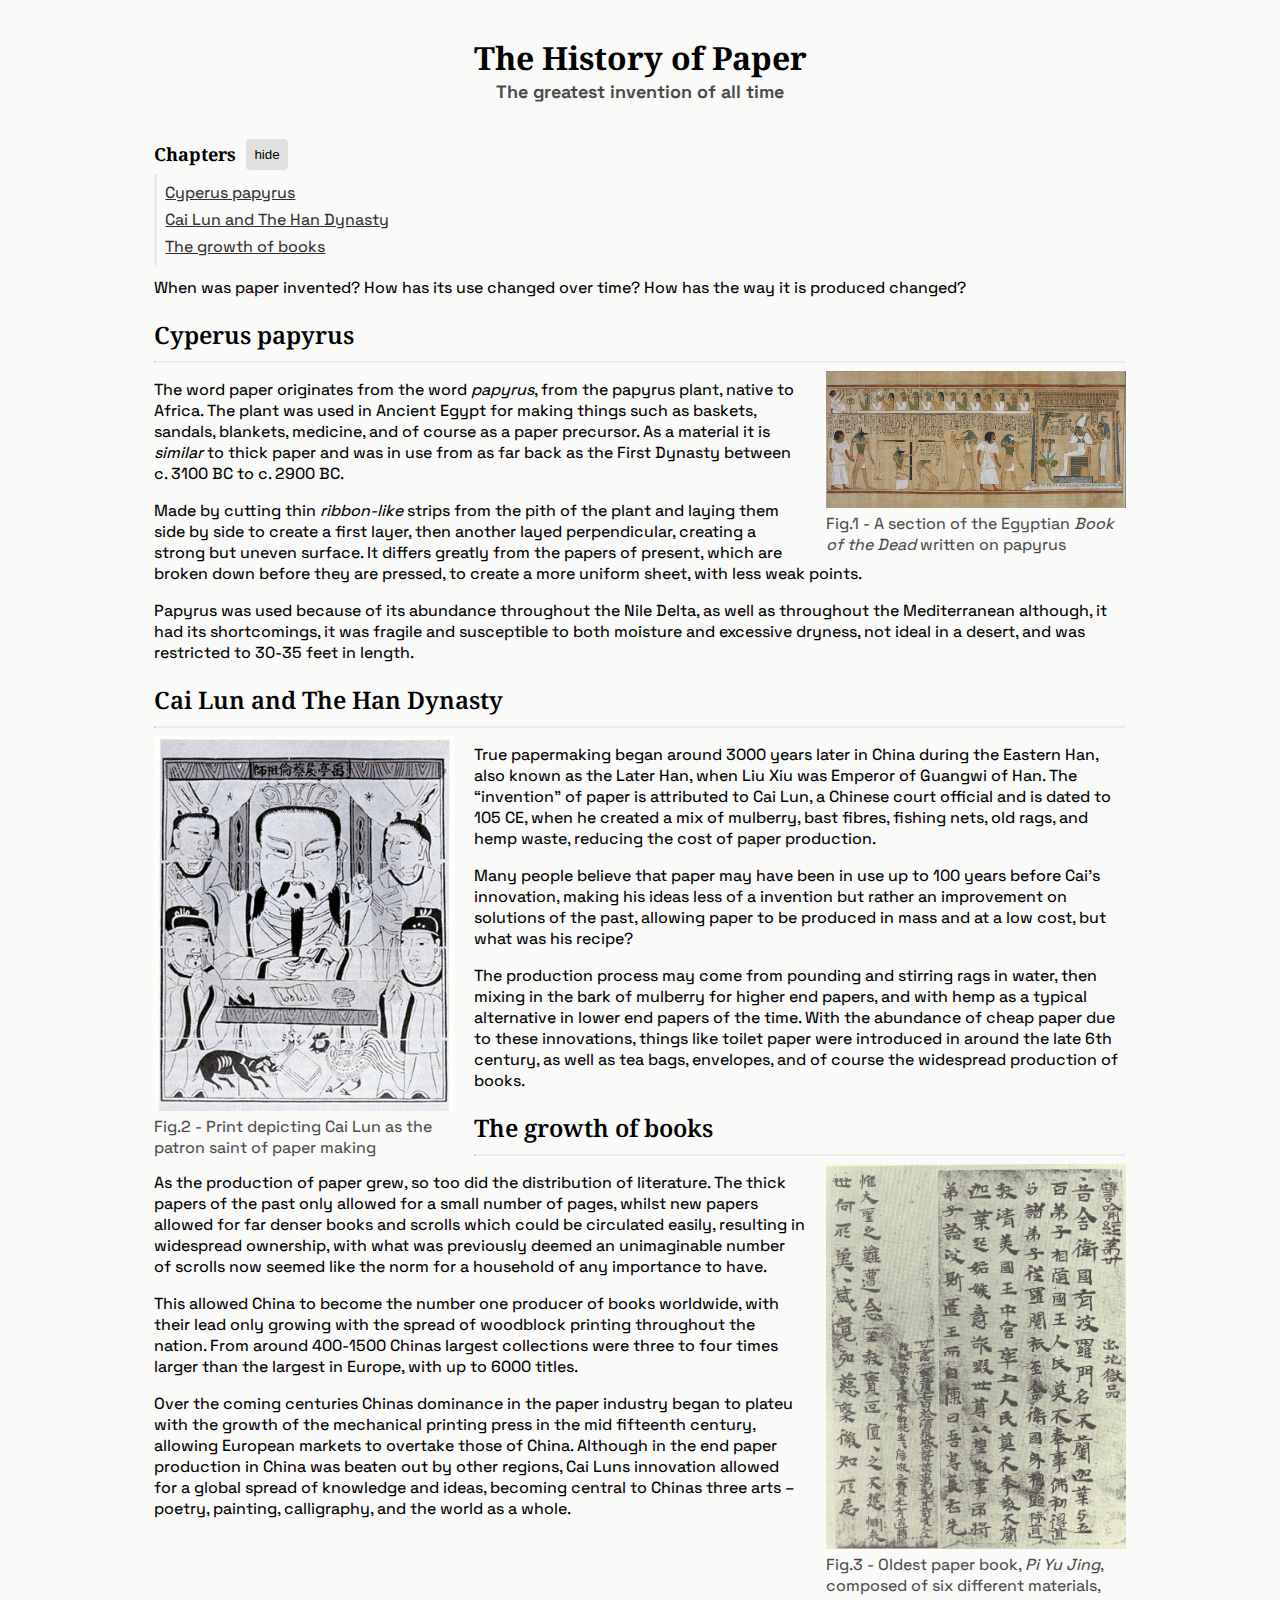
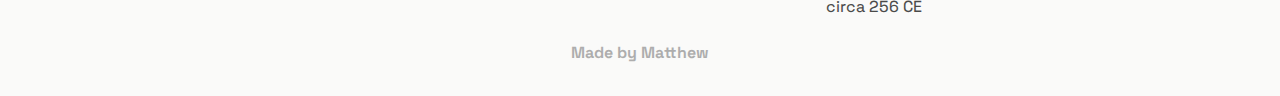
==== index.html @ 20ffccf4 "moved and fixed redirects" ====
<!DOCTYPE html>
<html>
<head>
<title>The History of Paper</title>
<meta name="viewport" content="width=device-width, initial-scale=1.0">
<link rel="icon" type="image/x-icon" href="favicon.ico">
<link rel="preconnect" href="https://fonts.googleapis.com">
<link rel="preconnect" href="https://fonts.gstatic.com" crossorigin>
<link href="https://fonts.googleapis.com/css2?family=Noto+Serif:ital,wght@0,100..900;1,100..900&family=Space+Grotesk:wght@300..700&display=swap" rel="stylesheet">
<link rel="stylesheet" href="styles.css">
</head>

<div class="header">
    <h1 class="title">The History of Paper</h1>
    <h2 class="subtitle">The greatest invention of all time</h2>
</div>
<div class="container">
<div style="overflow:auto;">
  <div class="chapters">
    <div class ="chaptersheader">
    <h3 class="contentsheading">Chapters</h3>
    <button id="toggleChapters">hide</button>
  </div>
    <div id="chapters" style="border-left: solid #00000010;">
    <a href="#CyperusPapyrus">Cyperus papyrus</a>
    <a href="#CaiLunAndTheHanDynasty">Cai Lun and The Han Dynasty</a>
    <a href="#TheGrowthOfBooks">The growth of books</a>
  </div>
  </div>

  <div class="main">
    <!-- The Content -->
    <p>When was paper invented? How has its use changed over time? How has the way it is produced changed?</p>
        <h2 class="chaptertitle" id="CyperusPapyrus">Cyperus papyrus</h2>
        <hr>
        <figure class="right">
            <a href="https://www.britishmuseum.org/collection/object/Y_EA9901-3"><img alt="Book of the Dead of Hunefer sheet 3" src="BookOfTheDead.jpg"></a>
            <figcaption>Fig.1 - A section of the Egyptian <i>Book of the Dead</i> written on papyrus</figcaption>
        </figure>
        <p>The word paper originates from the word <i>papyrus</i>, from the papyrus plant, native to Africa. The plant was used in Ancient Egypt for making things such as baskets, sandals, blankets, medicine, and of course as a paper precursor. As a material it is <i>similar</i> to thick paper and was in use from as far back as the First Dynasty between c. 3100 BC to c. 2900 BC.</p>
        <p>Made by cutting thin <i>ribbon-like</i> strips from the pith of the plant and laying them side by side to create a first layer, then another layed perpendicular, creating a strong but uneven surface. It differs greatly from the papers of present, which are broken down before they are pressed, to create a more uniform sheet, with less weak points.</p>
        <p>Papyrus was used because of its abundance throughout the Nile Delta, as well as throughout the Mediterranean although, it had its shortcomings, it was fragile and susceptible to both moisture and excessive dryness, not ideal in a desert, and was restricted to 30-35 feet in length.</p>

        <h2 class="chaptertitle" id="CaiLunAndTheHanDynasty">Cai Lun and The Han Dynasty</h2>
        <hr>
        <figure class="left">
          <a href="https://commons.wikimedia.org/wiki/File:Cai-lun.jpg"><img alt="Print of Cai Lun" src="CaiLun.jpg"></a>
          <figcaption>Fig.2 - Print depicting Cai Lun as the patron saint of paper making</figcaption>
      </figure>
        <p>True papermaking began around 3000 years later in China during the Eastern Han, also known as the Later Han, when Liu Xiu was Emperor of Guangwi of Han. The “invention” of paper is attributed to Cai Lun, a Chinese court official and is dated to 105 CE, when he created a mix of mulberry, bast fibres, fishing nets, old rags, and hemp waste, reducing the cost of paper production.</p>
        <p>Many people believe that paper may have been in use up to 100 years before Cai’s innovation, making his ideas less of a invention but rather an improvement on solutions of the past, allowing paper to be produced in mass and at a low cost, but what was his recipe?</p>
        <p>The production process may come from pounding and stirring rags in water, then mixing in the bark of mulberry for higher end papers, and with hemp as a typical alternative in lower end papers of the time. With the abundance of cheap paper due to these innovations, things like toilet paper were introduced in around the late 6th century, as well as tea bags, envelopes, and of course the widespread production of books.</p>

        <h2 class="chaptertitle" id="TheGrowthOfBooks">The growth of books</h2>
        <hr>
        <figure class="right">
          <a href="https://commons.wikimedia.org/wiki/File:Paperbook%2B256.jpg"><img alt="Oldest Paper Book" src="OldestPaperBook.jpg"></a>
          <figcaption>Fig.3 - Oldest paper book, <cite>Pi Yu Jing</cite>, composed of six different materials, circa 256 CE</figcaption>
      </figure>
        <p>As the production of paper grew, so too did the distribution of literature. The thick papers of the past only allowed for a small number of pages, whilst new papers allowed for far denser books and scrolls which could be circulated easily, resulting in widespread ownership, with what was previously deemed an unimaginable number of scrolls now seemed like the norm for a household of any importance to have.</p>
        <p> This allowed China to become the number one producer of books worldwide, with their lead only growing with the spread of woodblock printing throughout the nation. From around 400-1500 Chinas largest collections were three to four times larger than the largest in Europe, with up to 6000 titles.</p>
        <p>Over the coming centuries Chinas dominance in the paper industry began to plateu with the growth of the mechanical printing press in the mid fifteenth century, allowing European markets to overtake those of China. Although in the end paper production in China was beaten out by other regions, Cai Luns innovation allowed for a global spread of knowledge and ideas, becoming central to Chinas three arts – poetry, painting, calligraphy, and the world as a whole.</p>
  </div>
</div>
</div>

<div inert class="footer">Made by Matthew</div>

<script>
document.getElementById('toggleChapters').addEventListener('click', function() {
    var chapters = document.getElementById('chapters');
    if (chapters.style.display === 'none') {
        chapters.style.display = 'block';
        this.textContent = 'hide';
    } else {
        chapters.style.display = 'none';
        this.textContent = 'show';
    }
});
</script>
</body>
</html>
---- styles.css ----
* {
    box-sizing: border-box;
    scroll-behavior: smooth;
  }

  .container {
    width: 90%;
    margin: 0 auto;
    max-width: 1600px;
}

  body{
    font-family: 'Space Grotesk', sans-serif;
    font-optical-sizing: auto;
    font-weight: 450;
    background-color: rgb(250, 250, 249);
}

.blank {
  width: 15%;
}

h1 + h2 { margin-top: -20px; }
h2 + hr { margin-top: -10px; }
h2 + h3 { margin-top: -10px; }

sup{
  vertical-align: super;
}

hr{
  border-top: thin solid #00000010;
}
.footer{
  padding: 2%;
  opacity: 30%;
  text-align: center;
  font-size: medium;
  font-weight: 700;
}

  /* Header Bit */

  .header{
    padding: 0.5%;
}

  .title{
    font-family: 'Noto Serif', sans-serif;
    text-align: center;
    font-size: xx-large;
    font-weight: 700;
}

.subtitle{
    opacity: 70%;
    text-align: center;
    font-size: large;
    font-weight: 700;
}

  /* Chapters Bit */
  
  .chapters {
    float: left;
    width: 15%;
    padding: 0 20px;
    border: 16px;
    display: block;
    margin-bottom: -4px;
  }
  
  .chapters a {
    padding: 8px;
    display: block;
    color: black;
    opacity: 80%;
    margin-top:-10px;
  }

  .chaptersheader{
    display: flex;
  }

  #toggleChapters{
    background-color: rgb(0, 0, 0, 0.1);
    align-self:center;
    border: none;
    border-radius: 4px;
    padding: 8px;
  }

  .contentsheading{
    font-family: 'Noto Serif', sans-serif;
    font-size: large;
    font-weight: 700;
    margin-right:10px;
}

  /* Main Bit */
  
  .main {
    float: left;
    width: 70%;
    padding: 0 20px;
  }

  .chaptertitle{
    font-family: 'Noto Serif', sans-serif;
    font-size: x-large;
    font-weight: 600;
}

  /* Images and Figures */

figure {
    max-width: 300px;
    height: auto;
    margin: 0 auto 20px;
}

figcaption{
    opacity: 70%;
}

img {
    max-width: 100%;
    height: auto;
  }

.right {
    float: right;
    margin-left: 20px;
    margin-bottom: 0px;
}

.left {
    float: left;
    margin-right: 20px;
    margin-bottom: 0px;
}

  /* Responsive Bit */

@media only screen and (max-width: 1350px) {
    .chapters, .main, .blank {
      width: 100%;
    }
    .container {
      width: 80%;
    }
  }

  @media only screen and (max-width: 620px) {
    .chapters, .main, .blank {
      width: 100%;
    }
    .container {
      width: 100%;
    }
    figure {
        max-width: 100%;
        float: none;
        margin: 0 auto 20px auto;
        display: block;
      }
    
      .right {
        float: none;
        margin: 0 auto 20px auto;
        display: block;
      }
  
      .left {
          float: none;
          margin: 0 auto 20px auto;
          display: block;
        }
  }
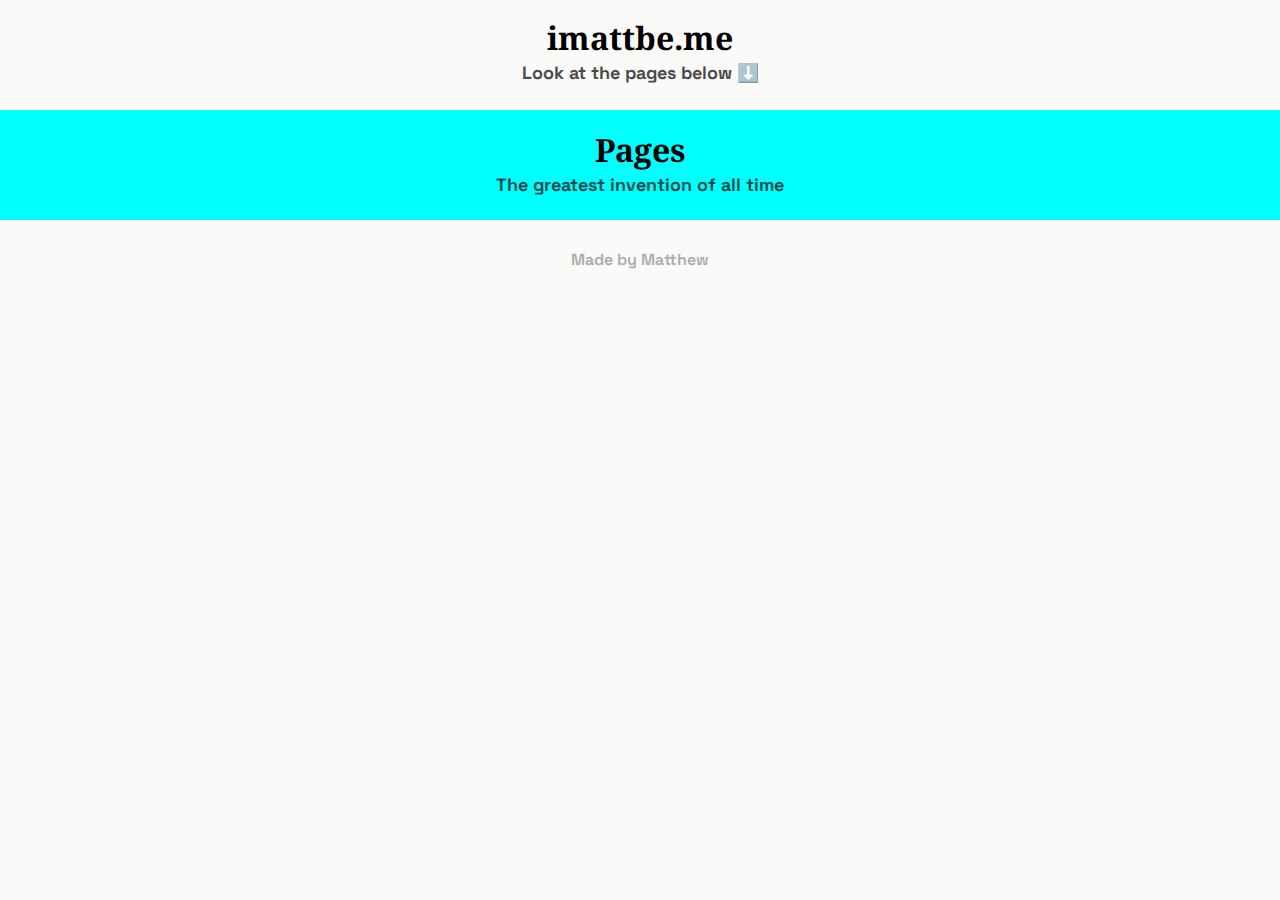
==== commit b27bc3a8: "added new pages, and made color css files" ====
--- a/index.html
+++ b/index.html
@@ -3,80 +3,23 @@
 <head>
 <title>The History of Paper</title>
 <meta name="viewport" content="width=device-width, initial-scale=1.0">
-<link rel="icon" type="image/x-icon" href="favicon.ico">
+<link rel="icon" type="image/x-icon" href="/images/paper-favicon.ico">
 <link rel="preconnect" href="https://fonts.googleapis.com">
 <link rel="preconnect" href="https://fonts.gstatic.com" crossorigin>
 <link href="https://fonts.googleapis.com/css2?family=Noto+Serif:ital,wght@0,100..900;1,100..900&family=Space+Grotesk:wght@300..700&display=swap" rel="stylesheet">
 <link rel="stylesheet" href="styles.css">
+<link rel="stylesheet" href="index.css">
 </head>
-
+<body>
 <div class="header">
-    <h1 class="title">The History of Paper</h1>
-    <h2 class="subtitle">The greatest invention of all time</h2>
+    <h1 class="title">imattbe.me</h1>
+    <h2 class="subtitle">Look at the pages below ⬇️</h2>
 </div>
-<div class="container">
-<div style="overflow:auto;">
-  <div class="chapters">
-    <div class ="chaptersheader">
-    <h3 class="contentsheading">Chapters</h3>
-    <button id="toggleChapters">hide</button>
-  </div>
-    <div id="chapters" style="border-left: solid #00000010;">
-    <a href="#CyperusPapyrus">Cyperus papyrus</a>
-    <a href="#CaiLunAndTheHanDynasty">Cai Lun and The Han Dynasty</a>
-    <a href="#TheGrowthOfBooks">The growth of books</a>
-  </div>
-  </div>
-
-  <div class="main">
-    <!-- The Content -->
-    <p>When was paper invented? How has its use changed over time? How has the way it is produced changed?</p>
-        <h2 class="chaptertitle" id="CyperusPapyrus">Cyperus papyrus</h2>
-        <hr>
-        <figure class="right">
-            <a href="https://www.britishmuseum.org/collection/object/Y_EA9901-3"><img alt="Book of the Dead of Hunefer sheet 3" src="BookOfTheDead.jpg"></a>
-            <figcaption>Fig.1 - A section of the Egyptian <i>Book of the Dead</i> written on papyrus</figcaption>
-        </figure>
-        <p>The word paper originates from the word <i>papyrus</i>, from the papyrus plant, native to Africa. The plant was used in Ancient Egypt for making things such as baskets, sandals, blankets, medicine, and of course as a paper precursor. As a material it is <i>similar</i> to thick paper and was in use from as far back as the First Dynasty between c. 3100 BC to c. 2900 BC.</p>
-        <p>Made by cutting thin <i>ribbon-like</i> strips from the pith of the plant and laying them side by side to create a first layer, then another layed perpendicular, creating a strong but uneven surface. It differs greatly from the papers of present, which are broken down before they are pressed, to create a more uniform sheet, with less weak points.</p>
-        <p>Papyrus was used because of its abundance throughout the Nile Delta, as well as throughout the Mediterranean although, it had its shortcomings, it was fragile and susceptible to both moisture and excessive dryness, not ideal in a desert, and was restricted to 30-35 feet in length.</p>
-
-        <h2 class="chaptertitle" id="CaiLunAndTheHanDynasty">Cai Lun and The Han Dynasty</h2>
-        <hr>
-        <figure class="left">
-          <a href="https://commons.wikimedia.org/wiki/File:Cai-lun.jpg"><img alt="Print of Cai Lun" src="CaiLun.jpg"></a>
-          <figcaption>Fig.2 - Print depicting Cai Lun as the patron saint of paper making</figcaption>
-      </figure>
-        <p>True papermaking began around 3000 years later in China during the Eastern Han, also known as the Later Han, when Liu Xiu was Emperor of Guangwi of Han. The “invention” of paper is attributed to Cai Lun, a Chinese court official and is dated to 105 CE, when he created a mix of mulberry, bast fibres, fishing nets, old rags, and hemp waste, reducing the cost of paper production.</p>
-        <p>Many people believe that paper may have been in use up to 100 years before Cai’s innovation, making his ideas less of a invention but rather an improvement on solutions of the past, allowing paper to be produced in mass and at a low cost, but what was his recipe?</p>
-        <p>The production process may come from pounding and stirring rags in water, then mixing in the bark of mulberry for higher end papers, and with hemp as a typical alternative in lower end papers of the time. With the abundance of cheap paper due to these innovations, things like toilet paper were introduced in around the late 6th century, as well as tea bags, envelopes, and of course the widespread production of books.</p>
-
-        <h2 class="chaptertitle" id="TheGrowthOfBooks">The growth of books</h2>
-        <hr>
-        <figure class="right">
-          <a href="https://commons.wikimedia.org/wiki/File:Paperbook%2B256.jpg"><img alt="Oldest Paper Book" src="OldestPaperBook.jpg"></a>
-          <figcaption>Fig.3 - Oldest paper book, <cite>Pi Yu Jing</cite>, composed of six different materials, circa 256 CE</figcaption>
-      </figure>
-        <p>As the production of paper grew, so too did the distribution of literature. The thick papers of the past only allowed for a small number of pages, whilst new papers allowed for far denser books and scrolls which could be circulated easily, resulting in widespread ownership, with what was previously deemed an unimaginable number of scrolls now seemed like the norm for a household of any importance to have.</p>
-        <p> This allowed China to become the number one producer of books worldwide, with their lead only growing with the spread of woodblock printing throughout the nation. From around 400-1500 Chinas largest collections were three to four times larger than the largest in Europe, with up to 6000 titles.</p>
-        <p>Over the coming centuries Chinas dominance in the paper industry began to plateu with the growth of the mechanical printing press in the mid fifteenth century, allowing European markets to overtake those of China. Although in the end paper production in China was beaten out by other regions, Cai Luns innovation allowed for a global spread of knowledge and ideas, becoming central to Chinas three arts – poetry, painting, calligraphy, and the world as a whole.</p>
-  </div>
-</div>
+<div class="preview">
+<h1 class="title">Pages</h1>
+<h2 class="subtitle">The greatest invention of all time</h2>
 </div>
 
 <div inert class="footer">Made by Matthew</div>
-
-<script>
-document.getElementById('toggleChapters').addEventListener('click', function() {
-    var chapters = document.getElementById('chapters');
-    if (chapters.style.display === 'none') {
-        chapters.style.display = 'block';
-        this.textContent = 'hide';
-    } else {
-        chapters.style.display = 'none';
-        this.textContent = 'show';
-    }
-});
-</script>
 </body>
 </html>--- a/styles.css
+++ b/styles.css
@@ -7,13 +7,19 @@
     width: 90%;
     margin: 0 auto;
     max-width: 1600px;
+    overflow:auto;
 }
 
   body{
-    font-family: 'Space Grotesk', sans-serif;
+    color:var(--font-color);
+    background-color: var(--background-color);
+    font-family: var(--primary-font);
     font-optical-sizing: auto;
     font-weight: 450;
-    background-color: rgb(250, 250, 249);
+}
+
+h1, h2, h3, h4, h5, h6 {
+  font-family: var(--secondary-font);
 }
 
 .blank {
@@ -21,16 +27,12 @@
 }
 
 h1 + h2 { margin-top: -20px; }
-h2 + hr { margin-top: -10px; }
-h2 + h3 { margin-top: -10px; }
+h2 + hr,h2 + h3 { margin-top: -10px; }
 
 sup{
   vertical-align: super;
 }
 
-hr{
-  border-top: thin solid #00000010;
-}
 .footer{
   padding: 2%;
   opacity: 30%;
@@ -46,13 +48,13 @@
 }
 
   .title{
-    font-family: 'Noto Serif', sans-serif;
     text-align: center;
     font-size: xx-large;
     font-weight: 700;
 }
 
 .subtitle{
+    font-family: var(--primary-font);
     opacity: 70%;
     text-align: center;
     font-size: large;
@@ -61,7 +63,7 @@
 
   /* Chapters Bit */
   
-  .chapters {
+  .sections {
     float: left;
     width: 15%;
     padding: 0 20px;
@@ -70,31 +72,35 @@
     margin-bottom: -4px;
   }
   
-  .chapters a {
+  .sectionslist a {
+    color: var(--primary-font);
     padding: 8px;
     display: block;
-    color: black;
     opacity: 80%;
     margin-top:-10px;
+    text-decoration: none;
   }
 
-  .chaptersheader{
+  .sectionsheader{
     display: flex;
   }
 
-  #toggleChapters{
-    background-color: rgb(0, 0, 0, 0.1);
+  .togglesections{
+    font-family: var(--primary-font);
+    font-weight: 550;
     align-self:center;
     border: none;
     border-radius: 4px;
     padding: 8px;
   }
 
-  .contentsheading{
-    font-family: 'Noto Serif', sans-serif;
+  .sectionsheading{
     font-size: large;
     font-weight: 700;
     margin-right:10px;
+}
+.sectionslist{
+    border-left:var(--sections-list-border);
 }
 
   /* Main Bit */
@@ -105,8 +111,7 @@
     padding: 0 20px;
   }
 
-  .chaptertitle{
-    font-family: 'Noto Serif', sans-serif;
+  .sectiontitle{
     font-size: x-large;
     font-weight: 600;
 }
@@ -131,19 +136,19 @@
 .right {
     float: right;
     margin-left: 20px;
-    margin-bottom: 0px;
+    margin-bottom: 10px;
 }
 
 .left {
     float: left;
     margin-right: 20px;
-    margin-bottom: 0px;
+    margin-bottom: 10px;
 }
 
   /* Responsive Bit */
 
 @media only screen and (max-width: 1350px) {
-    .chapters, .main, .blank {
+    .sections, .main, .blank {
       width: 100%;
     }
     .container {
@@ -152,7 +157,7 @@
   }
 
   @media only screen and (max-width: 620px) {
-    .chapters, .main, .blank {
+    .sections, .main, .blank {
       width: 100%;
     }
     .container {
--- a/index.css
+++ b/index.css
@@ -0,0 +1,23 @@
+:root {
+    --background-color: rgb(250, 250, 249);
+    --primary-font: 'Space Grotesk', sans-serif;
+    --secondary-font: 'Noto Serif', sans-serif;
+    --font-color: black;
+    --sections-list-border:solid #00000010;
+}
+
+body{
+    margin: 0px;
+}
+.title{
+    margin-top:10px;
+}
+.subtitle{
+    margin-bottom:16px;
+}
+.preview{
+    padding: 8px;
+    background-color: aqua;
+    margin-top: 4px;
+    margin-bottom: 4px;
+}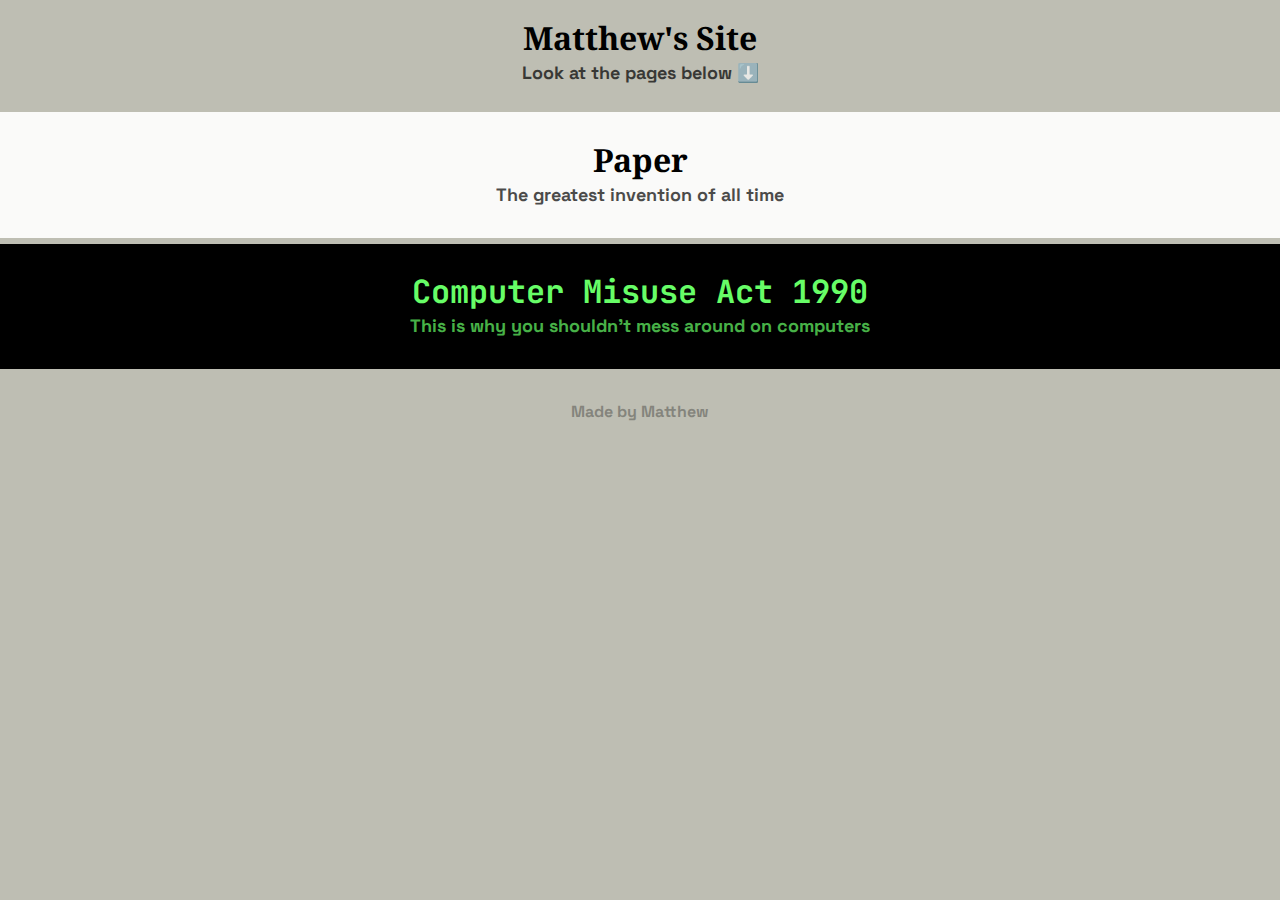
==== commit 7e040912: "made the links work" ====
--- a/index.html
+++ b/index.html
@@ -6,19 +6,31 @@
 <link rel="icon" type="image/x-icon" href="/images/paper-favicon.ico">
 <link rel="preconnect" href="https://fonts.googleapis.com">
 <link rel="preconnect" href="https://fonts.gstatic.com" crossorigin>
-<link href="https://fonts.googleapis.com/css2?family=Noto+Serif:ital,wght@0,100..900;1,100..900&family=Space+Grotesk:wght@300..700&display=swap" rel="stylesheet">
+<link href="https://fonts.googleapis.com/css2?family=Noto+Serif:ital,wght@0,100..900;1,100..900&family=Space+Grotesk:wght@300..700&family=JetBrains+Mono:ital,wght@0,100..800;1,100..800&display=swap" rel="stylesheet">
 <link rel="stylesheet" href="styles.css">
 <link rel="stylesheet" href="index.css">
 </head>
 <body>
 <div class="header">
-    <h1 class="title">imattbe.me</h1>
+    <h1 class="title">Matthew's Site</h1>
     <h2 class="subtitle">Look at the pages below ⬇️</h2>
 </div>
+<div class="paper">
 <div class="preview">
-<h1 class="title">Pages</h1>
+<a href="/paper.html">
+<h1 class="title">Paper</h1>
 <h2 class="subtitle">The greatest invention of all time</h2>
+</a>
 </div>
+</div>
+<div class="computer-misuse-act-1990">
+    <div class="preview">
+    <a href="/computer-misuse-act-1990.html">
+    <h1 class="title">Computer Misuse Act 1990</h1>
+    <h2 class="subtitle">This is why you shouldn't mess around on computers</h2>
+    </a>
+    </div>
+    </div>
 
 <div inert class="footer">Made by Matthew</div>
 </body>
--- a/styles.css
+++ b/styles.css
@@ -44,7 +44,10 @@
   /* Header Bit */
 
   .header{
-    padding: 0.5%;
+    padding-top: 0.5%;
+    padding-bottom: 0.5%;
+    padding-left: 5.5%;
+    padding-right: 5.5%;
 }
 
   .title{
--- a/index.css
+++ b/index.css
@@ -1,9 +1,37 @@
 :root {
-    --background-color: rgb(250, 250, 249);
+    --background-color: rgb(190, 190, 179);
     --primary-font: 'Space Grotesk', sans-serif;
     --secondary-font: 'Noto Serif', sans-serif;
     --font-color: black;
     --sections-list-border:solid #00000010;
+}
+
+a {
+    text-decoration: none;
+    color: inherit;
+}
+
+.paper{
+    background-color: rgb(250, 250, 249);
+}
+.paper h1{
+    font-family: 'Noto Serif', sans-serif;
+}
+.paper h2{
+    font-family: 'Space Grotesk', sans-serif;
+}
+
+.computer-misuse-act-1990{
+    background-color: rgb(0, 0, 0);
+    color: rgb(103, 253, 103);
+    font-family: 'JetBrains Mono', monospace;
+}
+.computer-misuse-act-1990 h1{
+    font-family: 'JetBrains Mono', monospace;
+}
+
+.computer-misuse-act-1990 h1{
+    font-family: 'JetBrains Mono', monospace;
 }
 
 body{
@@ -17,7 +45,8 @@
 }
 .preview{
     padding: 8px;
-    background-color: aqua;
-    margin-top: 4px;
-    margin-bottom: 4px;
+    padding-top: 16px;
+    padding-bottom: 16px;
+    margin-top: 6px;
+    margin-bottom: 6px;
 }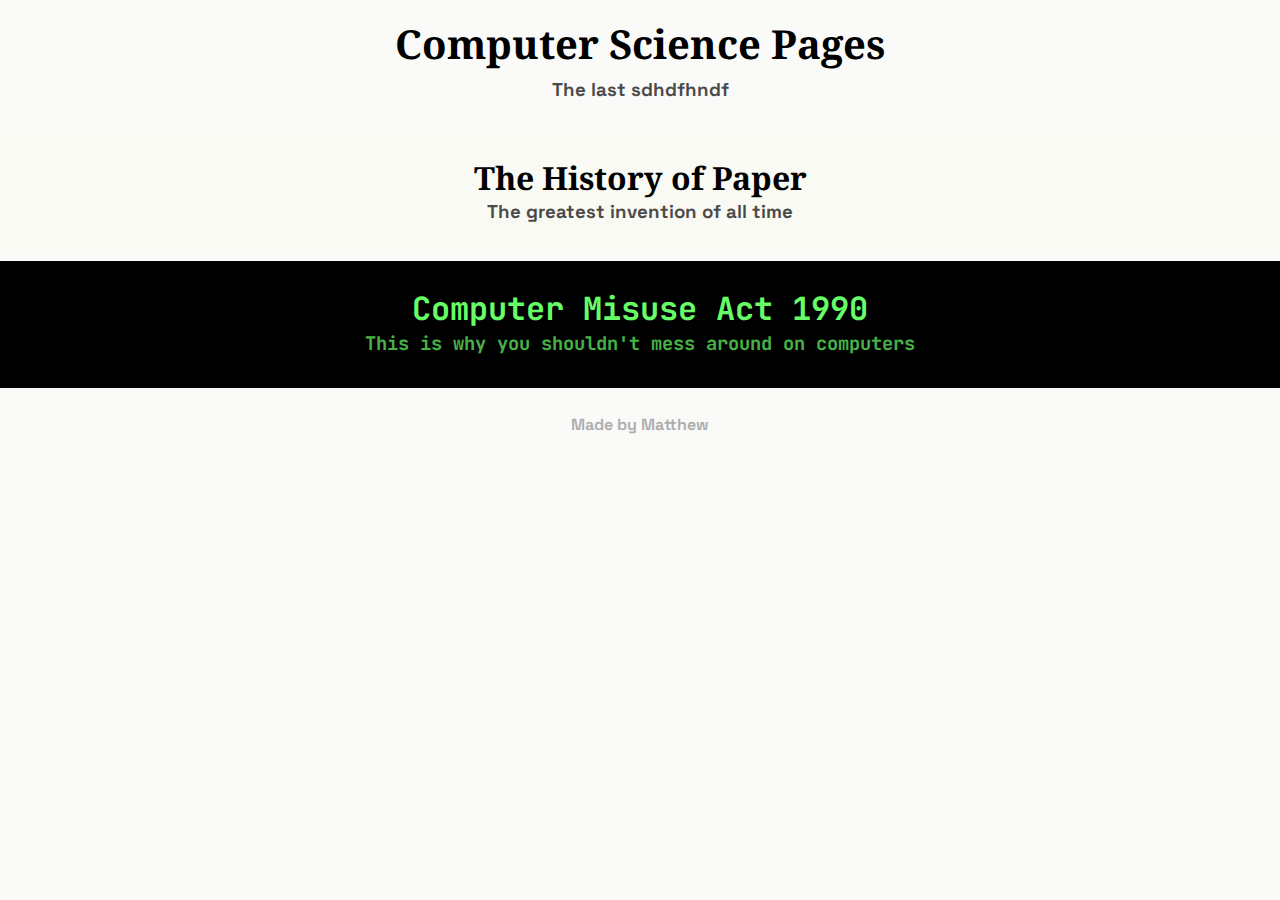
==== commit e849b88f: "made home page better" ====
--- a/index.html
+++ b/index.html
@@ -1,33 +1,35 @@
 <!DOCTYPE html>
 <html>
 <head>
-<title>The History of Paper</title>
+<title>Home</title>
 <meta name="viewport" content="width=device-width, initial-scale=1.0">
-<link rel="icon" type="image/x-icon" href="/images/paper-favicon.ico">
+<link rel="icon" type="image/x-icon" href="/images/favicon.ico">
 <link rel="preconnect" href="https://fonts.googleapis.com">
 <link rel="preconnect" href="https://fonts.gstatic.com" crossorigin>
-<link href="https://fonts.googleapis.com/css2?family=Noto+Serif:ital,wght@0,100..900;1,100..900&family=Space+Grotesk:wght@300..700&family=JetBrains+Mono:ital,wght@0,100..800;1,100..800&display=swap" rel="stylesheet">
+<link href="https://fonts.googleapis.com/css2?family=Noto+Serif:ital,wght@0,100..900;1,100..900&family=Space+Grotesk:wght@300..700&family=JetBrains+Mono:ital,wght@0,100..800;1,100..800&family=JetBrains+Mono:ital,wght@0,100..800;1,100..800&display=swap" rel="stylesheet">
 <link rel="stylesheet" href="styles.css">
+<link rel="stylesheet" href="paper.css">
+<link rel="stylesheet" href="computer-misuse-act-1990.css">
 <link rel="stylesheet" href="index.css">
 </head>
 <body>
 <div class="header">
-    <h1 class="title">Matthew's Site</h1>
-    <h2 class="subtitle">Look at the pages below ⬇️</h2>
+    <h1 class="title" style="font-size: 40px;">Computer Science Pages</h1>
+    <h3 class="subtitle">The last sdhdfhndf</h3>
 </div>
-<div class="paper">
-<div class="preview">
-<a href="/paper.html">
-<h1 class="title">Paper</h1>
-<h2 class="subtitle">The greatest invention of all time</h2>
-</a>
-</div>
-</div>
-<div class="computer-misuse-act-1990">
+<div class="paper" style="background-color: var(--paper-background-color); font-family: var(--paper-primary-font);color: var(--paper-font-color);">
     <div class="preview">
-    <a href="/computer-misuse-act-1990.html">
-    <h1 class="title">Computer Misuse Act 1990</h1>
-    <h2 class="subtitle">This is why you shouldn't mess around on computers</h2>
+    <a href="/paper.html">
+    <h1 class="title" style="font-family: var(--paper-secondary-font);font-size: 200%;">The History of Paper</h1>
+    <h3 class="subtitle"">The greatest invention of all time</h3>
+    </a>
+    </div>
+    </div>
+    <div class="paper" style="background-color: var(--computer-misuse-act-1990-background-color); font-family: var(--computer-misuse-act-1990-primary-font);color: var(--computer-misuse-act-1990-font-color);">
+        <div class="preview">
+        <a href="/computer-misuse-act-1990.html">
+        <h1 class="title" style="font-family: var(--computer-misuse-act-1990-secondary-font); font-size: 200%;">Computer Misuse Act 1990</h1>
+    <h3 class="subtitle" style="font-family: var(--computer-misuse-act-1990-primary-font);">This is why you shouldn't mess around on computers</h3>
     </a>
     </div>
     </div>
--- a/styles.css
+++ b/styles.css
@@ -2,6 +2,10 @@
     box-sizing: border-box;
     scroll-behavior: smooth;
   }
+
+html{
+  font-size: 100%;
+}
 
   .container {
     width: 90%;
@@ -26,7 +30,7 @@
   width: 15%;
 }
 
-h1 + h2 { margin-top: -20px; }
+h1 + h3 { margin-top: -30px; }
 h2 + hr,h2 + h3 { margin-top: -10px; }
 
 sup{
@@ -34,10 +38,9 @@
 }
 
 .footer{
-  padding: 2%;
+  padding: 20px;
   opacity: 30%;
   text-align: center;
-  font-size: medium;
   font-weight: 700;
 }
 
@@ -52,15 +55,14 @@
 
   .title{
     text-align: center;
-    font-size: xx-large;
     font-weight: 700;
+    font-size:250%;
 }
 
 .subtitle{
     font-family: var(--primary-font);
     opacity: 70%;
     text-align: center;
-    font-size: large;
     font-weight: 700;
 }
 
@@ -98,7 +100,6 @@
   }
 
   .sectionsheading{
-    font-size: large;
     font-weight: 700;
     margin-right:10px;
 }
@@ -115,7 +116,6 @@
   }
 
   .sectiontitle{
-    font-size: x-large;
     font-weight: 600;
 }
 
--- a/paper.css
+++ b/paper.css
@@ -0,0 +1,19 @@
+:root {
+    --background-color: rgb(250, 250, 245);
+    --primary-font: 'Space Grotesk', sans-serif;
+    --secondary-font: 'Noto Serif', sans-serif;
+    --font-color: black;
+    --sections-list-border:solid #00000010;
+    --paper-background-color: rgb(250, 250, 245);
+    --paper-primary-font: 'Space Grotesk', sans-serif;
+    --paper-secondary-font: 'Noto Serif', sans-serif;
+    --paper-font-color: black;
+}
+
+.sectionslist a:hover {
+    text-decoration: underline;
+}
+
+.togglesections{
+    color: var(--font-color);
+}--- a/computer-misuse-act-1990.css
+++ b/computer-misuse-act-1990.css
@@ -0,0 +1,28 @@
+:root {
+    --background-color: rgb(0, 0, 0);
+    --primary-font: 'JetBrains Mono', monospace;
+    --secondary-font: 'JetBrains Mono', monospace;
+    --font-color: rgb(103, 253, 103);
+    --sections-list-border:none;
+    --computer-misuse-act-1990-background-color: rgb(0, 0, 0);
+    --computer-misuse-act-1990-primary-font: 'JetBrains Mono', monospace;
+    --computer-misuse-act-1990-secondary-font: 'JetBrains Mono', monospace;
+    --computer-misuse-act-1990-font-color: rgb(103, 253, 103);
+}
+
+.togglesections{
+    color: var(--background-color);
+    background: var(--font-color);
+    border-radius: 0px;
+    padding: 4px;
+}
+
+.sectionslist a:hover {
+    text-decoration: none;
+}
+
+.sectionslisttext:hover {
+    text-decoration: none;
+    background-color: var(--font-color);
+    color:var(--background-color);
+}--- a/index.css
+++ b/index.css
@@ -1,5 +1,5 @@
 :root {
-    --background-color: rgb(190, 190, 179);
+    --background-color: rgb(250, 250, 249);
     --primary-font: 'Space Grotesk', sans-serif;
     --secondary-font: 'Noto Serif', sans-serif;
     --font-color: black;
@@ -9,29 +9,6 @@
 a {
     text-decoration: none;
     color: inherit;
-}
-
-.paper{
-    background-color: rgb(250, 250, 249);
-}
-.paper h1{
-    font-family: 'Noto Serif', sans-serif;
-}
-.paper h2{
-    font-family: 'Space Grotesk', sans-serif;
-}
-
-.computer-misuse-act-1990{
-    background-color: rgb(0, 0, 0);
-    color: rgb(103, 253, 103);
-    font-family: 'JetBrains Mono', monospace;
-}
-.computer-misuse-act-1990 h1{
-    font-family: 'JetBrains Mono', monospace;
-}
-
-.computer-misuse-act-1990 h1{
-    font-family: 'JetBrains Mono', monospace;
 }
 
 body{
@@ -49,4 +26,6 @@
     padding-bottom: 16px;
     margin-top: 6px;
     margin-bottom: 6px;
-}+    
+}
+h1 + h3 { margin-top: -20px; }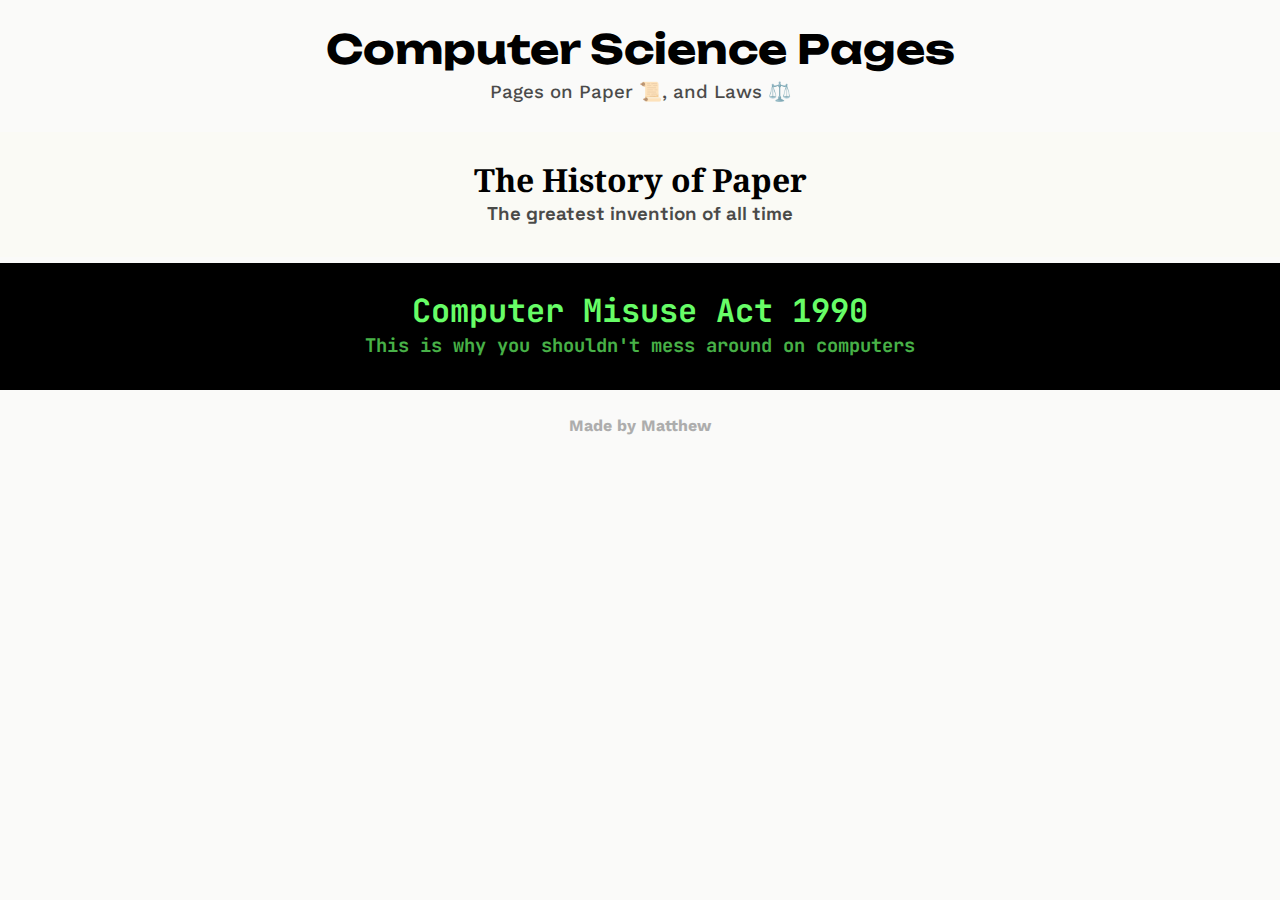
==== commit e2a3d925: "Slight font change" ====
--- a/index.html
+++ b/index.html
@@ -1,27 +1,28 @@
 <!DOCTYPE html>
-<html>
+<html lang="en">
 <head>
-<title>Home</title>
-<meta name="viewport" content="width=device-width, initial-scale=1.0">
-<link rel="icon" type="image/x-icon" href="/images/favicon.ico">
-<link rel="preconnect" href="https://fonts.googleapis.com">
-<link rel="preconnect" href="https://fonts.gstatic.com" crossorigin>
-<link href="https://fonts.googleapis.com/css2?family=Noto+Serif:ital,wght@0,100..900;1,100..900&family=Space+Grotesk:wght@300..700&family=JetBrains+Mono:ital,wght@0,100..800;1,100..800&family=JetBrains+Mono:ital,wght@0,100..800;1,100..800&display=swap" rel="stylesheet">
-<link rel="stylesheet" href="styles.css">
-<link rel="stylesheet" href="paper.css">
-<link rel="stylesheet" href="computer-misuse-act-1990.css">
-<link rel="stylesheet" href="index.css">
+    <meta charset="UTF-8">
+    <title>Home</title>
+    <meta name="viewport" content="width=device-width, initial-scale=1.0">
+    <link rel="icon" type="image/x-icon" href="/images/favicon.ico">
+    <link rel="preconnect" href="https://fonts.googleapis.com">
+    <link rel="preconnect" href="https://fonts.gstatic.com" crossorigin>
+    <link href="https://fonts.googleapis.com/css2?family=Noto+Serif:ital,wght@0,100..900;1,100..900&family=Space+Grotesk:wght@300..700&family=JetBrains+Mono:ital,wght@0,100..800;1,100..800&family=JetBrains+Mono:ital,wght@0,100..800;1,100..800&family=Unbounded:wght@200..900&family=Work+Sans:ital,wght@0,100..900;1,100..900&display=swap" rel="stylesheet">
+    <link rel="stylesheet" href="styles.css">
+    <link rel="stylesheet" href="paper.css">
+    <link rel="stylesheet" href="computer-misuse-act-1990.css">
+    <link rel="stylesheet" href="index.css">
 </head>
 <body>
-<div class="header">
-    <h1 class="title" style="font-size: 40px;">Computer Science Pages</h1>
-    <h3 class="subtitle">The last sdhdfhndf</h3>
+<div class="header" style="margin-top:8px;">
+    <h1 class="title">Computer Science Pages</h1>
+    <h3 class="subtitle" style="font-weight: 500;">Pages on Paper 📜, and Laws ⚖️</h3>
 </div>
 <div class="paper" style="background-color: var(--paper-background-color); font-family: var(--paper-primary-font);color: var(--paper-font-color);">
     <div class="preview">
     <a href="/paper.html">
     <h1 class="title" style="font-family: var(--paper-secondary-font);font-size: 200%;">The History of Paper</h1>
-    <h3 class="subtitle"">The greatest invention of all time</h3>
+    <h3 class="subtitle" style="font-family: var(--paper-primary-font);">The greatest invention of all time</h3>
     </a>
     </div>
     </div>
--- a/index.css
+++ b/index.css
@@ -1,7 +1,7 @@
 :root {
     --background-color: rgb(250, 250, 249);
-    --primary-font: 'Space Grotesk', sans-serif;
-    --secondary-font: 'Noto Serif', sans-serif;
+    --primary-font: 'Work Sans', sans-serif;
+    --secondary-font: 'Unbounded', sans-serif;
     --font-color: black;
     --sections-list-border:solid #00000010;
 }
@@ -26,6 +26,8 @@
     padding-bottom: 16px;
     margin-top: 6px;
     margin-bottom: 6px;
+    padding-left: 5.5%;
+    padding-right: 5.5%;
     
 }
 h1 + h3 { margin-top: -20px; }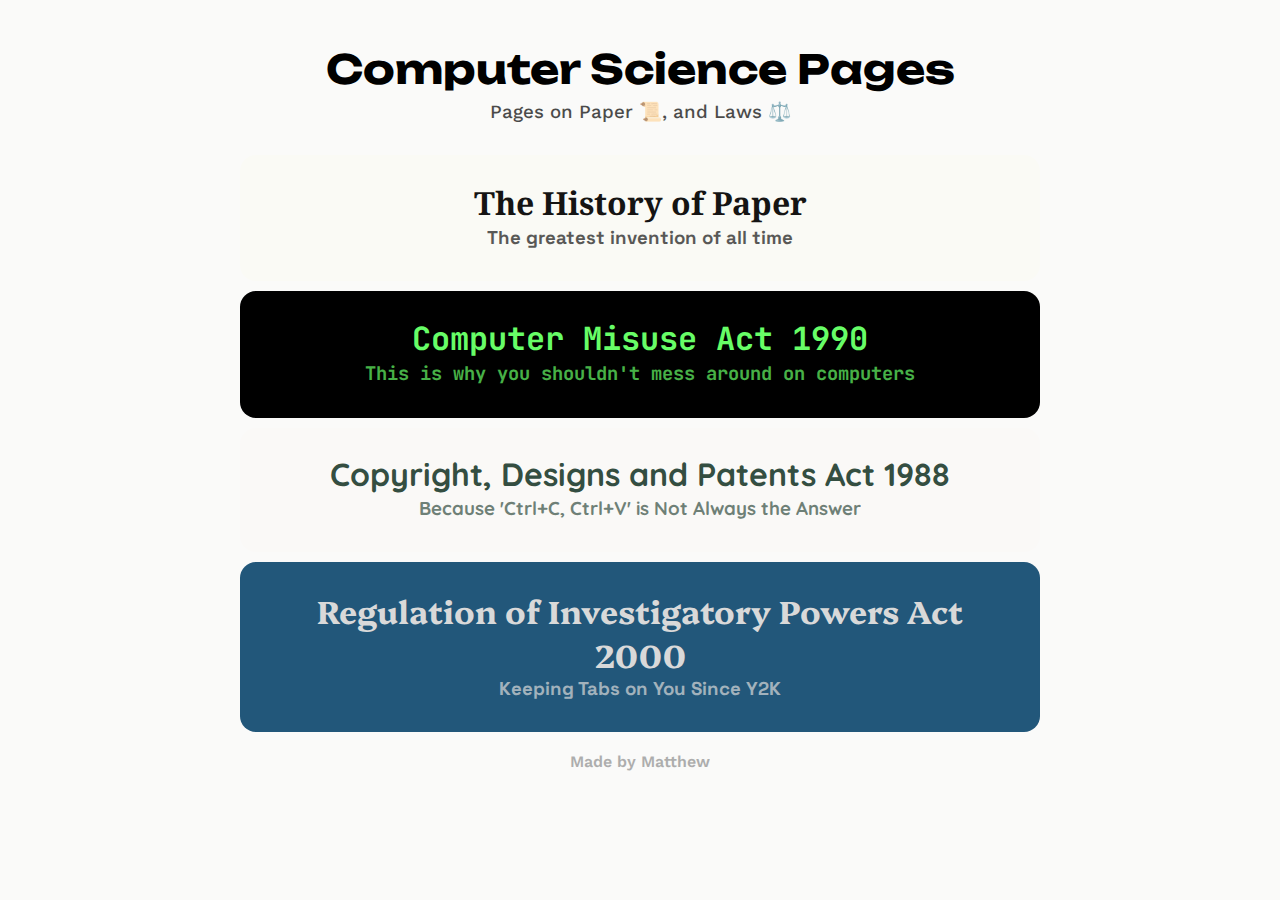
==== commit 95b87cb0: "added 2 new pages :)" ====
--- a/index.html
+++ b/index.html
@@ -7,34 +7,45 @@
     <link rel="icon" type="image/x-icon" href="/images/favicon.ico">
     <link rel="preconnect" href="https://fonts.googleapis.com">
     <link rel="preconnect" href="https://fonts.gstatic.com" crossorigin>
-    <link href="https://fonts.googleapis.com/css2?family=Noto+Serif:ital,wght@0,100..900;1,100..900&family=Space+Grotesk:wght@300..700&family=JetBrains+Mono:ital,wght@0,100..800;1,100..800&family=JetBrains+Mono:ital,wght@0,100..800;1,100..800&family=Unbounded:wght@200..900&family=Work+Sans:ital,wght@0,100..900;1,100..900&display=swap" rel="stylesheet">
+    <link href="https://fonts.googleapis.com/css2?family=Noto+Serif:ital,wght@0,100..900;1,100..900&family=Space+Grotesk:wght@300..700&family=JetBrains+Mono:ital,wght@0,100..800;1,100..800&family=JetBrains+Mono:ital,wght@0,100..800;1,100..800&family=Unbounded:wght@200..900&family=Work+Sans:ital,wght@0,100..900;1,100..900&family=Quicksand:wght@300..700&family=Platypi:ital,wght@0,300..800;1,300..800&display=swap" rel="stylesheet">
     <link rel="stylesheet" href="styles.css">
     <link rel="stylesheet" href="paper.css">
     <link rel="stylesheet" href="computer-misuse-act-1990.css">
+    <link rel="stylesheet" href="copyright.css">
+    <link rel="stylesheet" href="ripa.css">
     <link rel="stylesheet" href="index.css">
 </head>
 <body>
-<div class="header" style="margin-top:8px;">
+<div class="header">
     <h1 class="title">Computer Science Pages</h1>
     <h3 class="subtitle" style="font-weight: 500;">Pages on Paper 📜, and Laws ⚖️</h3>
 </div>
-<div class="paper" style="background-color: var(--paper-background-color); font-family: var(--paper-primary-font);color: var(--paper-font-color);">
-    <div class="preview">
-    <a href="/paper.html">
+<div class="link" style="background-color: var(--paper-background-color); font-family: var(--paper-primary-font);color: var(--paper-font-color);">
+    <a href="/paper.html" style="color: var(--paper-font-color);">
     <h1 class="title" style="font-family: var(--paper-secondary-font);font-size: 200%;">The History of Paper</h1>
     <h3 class="subtitle" style="font-family: var(--paper-primary-font);">The greatest invention of all time</h3>
     </a>
     </div>
-    </div>
-    <div class="paper" style="background-color: var(--computer-misuse-act-1990-background-color); font-family: var(--computer-misuse-act-1990-primary-font);color: var(--computer-misuse-act-1990-font-color);">
-        <div class="preview">
-        <a href="/computer-misuse-act-1990.html">
+    <div class="link" style="background-color: var(--computer-misuse-act-1990-background-color); font-family: var(--computer-misuse-act-1990-primary-font);color: var(--computer-misuse-act-1990-font-color);">
+        <a href="/computer-misuse-act-1990.html" style="color: var(--computer-misuse-act-1990-font-color);">
         <h1 class="title" style="font-family: var(--computer-misuse-act-1990-secondary-font); font-size: 200%;">Computer Misuse Act 1990</h1>
     <h3 class="subtitle" style="font-family: var(--computer-misuse-act-1990-primary-font);">This is why you shouldn't mess around on computers</h3>
     </a>
     </div>
+    <div class="link" style="background-color: var(--copyright-background-color); font-family: var(--copyright-primary-font);color: var(--copyright-font-color);">
+        <a href="/copyright.html" style="color: var(--copyright-font-color);">
+        <h1 class="title" style="font-family: var(--copyright-secondary-font); font-size: 200%;">Copyright, Designs and Patents Act 1988</h1>
+    <h3 class="subtitle" style="font-family: var(--copyright-primary-font);">Because 'Ctrl+C, Ctrl+V' is Not Always the Answer</h3>
+    </a>
     </div>
 
-<div inert class="footer">Made by Matthew</div>
+    <div class="link" style="background-color: var(--ripa-background-color); font-family: var(--ripa-primary-font);color: var(--ripa-font-color);">
+        <a href="/ripa.html" style="color: var(--ripa-font-color);">
+        <h1 class="title" style="font-family: var(--ripa-secondary-font); font-size: 200%;">Regulation of Investigatory Powers Act 2000</h1>
+    <h3 class="subtitle" style="font-family: var(--ripa-primary-font);">Keeping Tabs on You Since Y2K</h3>
+    </a>
+    </div>
+
+<div inert class="footer" style="font-weight: 600;">Made by Matthew</div>
 </body>
 </html>--- a/styles.css
+++ b/styles.css
@@ -20,6 +20,11 @@
     font-family: var(--primary-font);
     font-optical-sizing: auto;
     font-weight: 450;
+}
+
+hr{
+  border: 1px solid var(--font-color);
+  opacity: 30%;
 }
 
 h1, h2, h3, h4, h5, h6 {
@@ -134,7 +139,7 @@
 img {
     max-width: 100%;
     height: auto;
-  }
+}
 
 .right {
     float: right;
--- a/paper.css
+++ b/paper.css
@@ -2,12 +2,12 @@
     --background-color: rgb(250, 250, 245);
     --primary-font: 'Space Grotesk', sans-serif;
     --secondary-font: 'Noto Serif', sans-serif;
-    --font-color: black;
+    --font-color: rgb(21, 20, 19);
     --sections-list-border:solid #00000010;
     --paper-background-color: rgb(250, 250, 245);
     --paper-primary-font: 'Space Grotesk', sans-serif;
     --paper-secondary-font: 'Noto Serif', sans-serif;
-    --paper-font-color: black;
+    --paper-font-color: rgb(21, 20, 19);
 }
 
 .sectionslist a:hover {
--- a/computer-misuse-act-1990.css
+++ b/computer-misuse-act-1990.css
@@ -25,4 +25,9 @@
     text-decoration: none;
     background-color: var(--font-color);
     color:var(--background-color);
+}
+
+::selection {
+    background-color: var(--font-color);
+    color: var(--background-color);
 }--- a/copyright.css
+++ b/copyright.css
@@ -0,0 +1,23 @@
+:root {
+    --background-color: #faf9f7;
+    --primary-font: 'Quicksand', sans-serif;
+    --secondary-font: 'Quicksand', sans-serif;
+    --font-color: #344e41;
+    --sections-list-border:solid #00000010;
+    --copyright-background-color: #faf9f7;
+    --copyright-primary-font: 'Quicksand', sans-serif;
+    --copyright-secondary-font: 'Quicksand', sans-serif;
+    --copyright-font-color: #344e41;
+}
+
+body{
+    font-weight: 600;
+}
+
+.sectionslist a:hover {
+    text-decoration: underline;
+}
+
+.togglesections{
+    color: var(--font-color);
+}--- a/ripa.css
+++ b/ripa.css
@@ -0,0 +1,19 @@
+:root {
+    --background-color: rgb(34, 87, 122);
+    --primary-font: 'Space Grotesk', sans-serif;
+    --secondary-font: 'Platypi', sans-serif;
+    --font-color: rgb(217, 217, 217);
+    --sections-list-border:solid #00000010;
+    --ripa-background-color: rgb(34, 87, 122);
+    --ripa-primary-font: 'Space Grotesk', sans-serif;
+    --ripa-secondary-font: 'Platypi', sans-serif;
+    --ripa-font-color: rgb(217, 217, 217);
+}
+
+.togglesections{
+    color: var(--background-color);
+}
+
+.sectionslist a:hover {
+    text-decoration: underline;
+}--- a/index.css
+++ b/index.css
@@ -12,7 +12,11 @@
 }
 
 body{
-    margin: 0px;
+    margin: 8px;
+    display: flex;
+    flex-direction: column;
+    align-items: center;
+    justify-content: center;
 }
 .title{
     margin-top:10px;
@@ -20,14 +24,21 @@
 .subtitle{
     margin-bottom:16px;
 }
-.preview{
-    padding: 8px;
+h1 + h3 { margin-top: -20px; }
+.link{
+    max-width: 800px;
+    width:95%;
+    margin-top: 10px;
+    border-radius: 16px;
+    padding-left: 3.5%;
+    padding-right: 3.5%;
     padding-top: 16px;
     padding-bottom: 16px;
-    margin-top: 6px;
-    margin-bottom: 6px;
-    padding-left: 5.5%;
-    padding-right: 5.5%;
-    
+    transition: transform 0.3s ;
 }
-h1 + h3 { margin-top: -20px; }+.link:hover {
+    transform: scale(1.05);
+}
+.header{
+    margin-top: 20px;
+}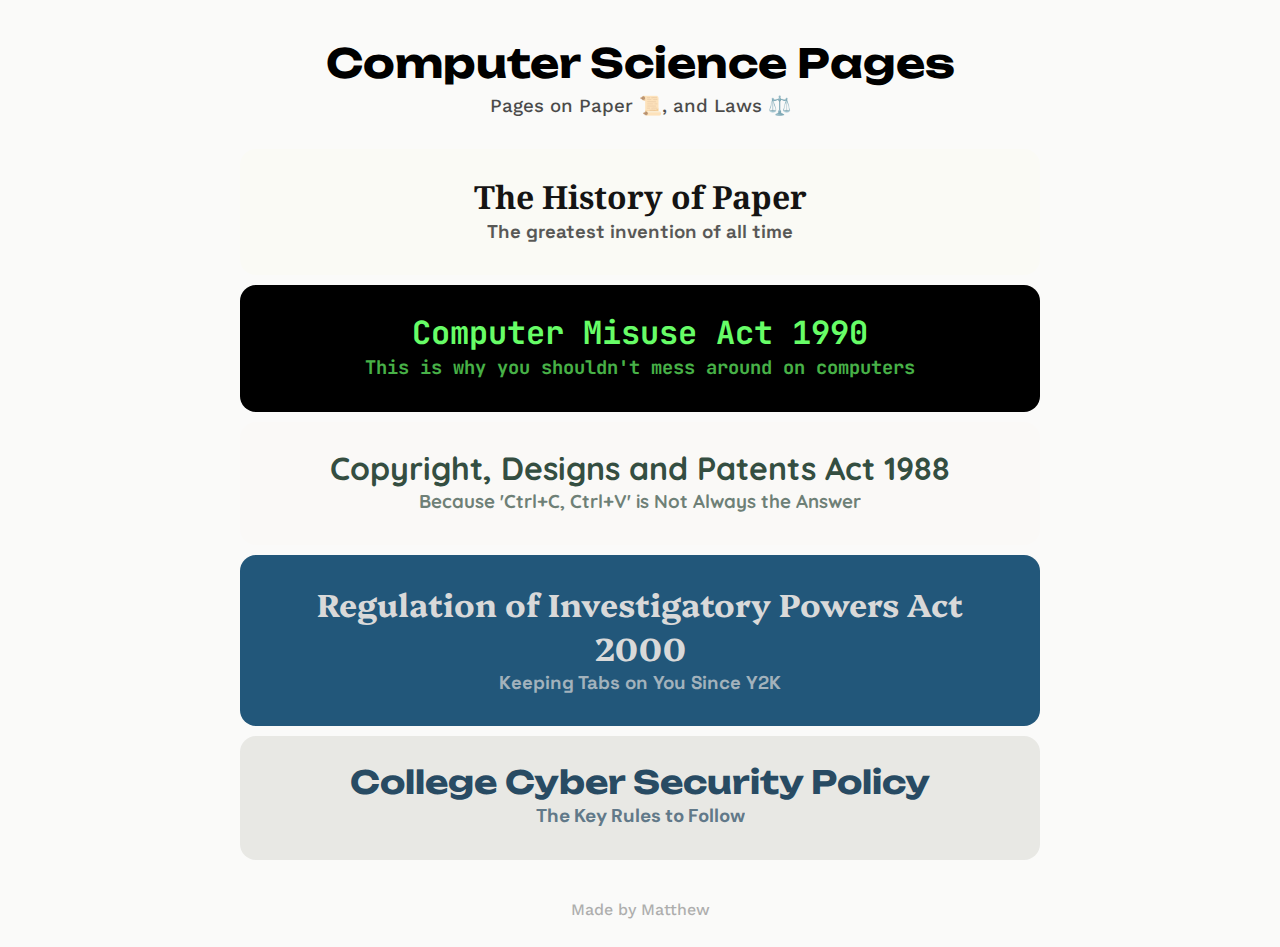
==== commit 90af7a43: "navbar" ====
--- a/index.html
+++ b/index.html
@@ -4,15 +4,16 @@
     <meta charset="UTF-8">
     <title>Home</title>
     <meta name="viewport" content="width=device-width, initial-scale=1.0">
-    <link rel="icon" type="image/x-icon" href="/images/favicon.ico">
+    <link rel="icon" type="image/x-icon" href="images/favicon.ico">
     <link rel="preconnect" href="https://fonts.googleapis.com">
     <link rel="preconnect" href="https://fonts.gstatic.com" crossorigin>
-    <link href="https://fonts.googleapis.com/css2?family=Noto+Serif:ital,wght@0,100..900;1,100..900&family=Space+Grotesk:wght@300..700&family=JetBrains+Mono:ital,wght@0,100..800;1,100..800&family=JetBrains+Mono:ital,wght@0,100..800;1,100..800&family=Unbounded:wght@200..900&family=Work+Sans:ital,wght@0,100..900;1,100..900&family=Quicksand:wght@300..700&family=Platypi:ital,wght@0,300..800;1,300..800&display=swap" rel="stylesheet">
+    <link href="https://fonts.googleapis.com/css2?family=Noto+Serif:ital,wght@0,100..900;1,100..900&family=Space+Grotesk:wght@300..700&family=JetBrains+Mono:ital,wght@0,100..800;1,100..800&family=JetBrains+Mono:ital,wght@0,100..800;1,100..800&family=Unbounded:wght@200..900&family=Work+Sans:ital,wght@0,100..900;1,100..900&family=Quicksand:wght@300..700&family=Platypi:ital,wght@0,300..800;1,300..800&family=DM+Sans:ital,opsz,wght@0,9..40,100..1000;1,9..40,100..1000&display=swap" rel="stylesheet">
     <link rel="stylesheet" href="styles.css">
     <link rel="stylesheet" href="paper.css">
     <link rel="stylesheet" href="computer-misuse-act-1990.css">
     <link rel="stylesheet" href="copyright.css">
     <link rel="stylesheet" href="ripa.css">
+    <link rel="stylesheet" href="policy.css">
     <link rel="stylesheet" href="index.css">
 </head>
 <body>
@@ -21,31 +22,38 @@
     <h3 class="subtitle" style="font-weight: 500;">Pages on Paper 📜, and Laws ⚖️</h3>
 </div>
 <div class="link" style="background-color: var(--paper-background-color); font-family: var(--paper-primary-font);color: var(--paper-font-color);">
-    <a href="/paper.html" style="color: var(--paper-font-color);">
+    <a href="paper.html" style="color: var(--paper-font-color);">
     <h1 class="title" style="font-family: var(--paper-secondary-font);font-size: 200%;">The History of Paper</h1>
     <h3 class="subtitle" style="font-family: var(--paper-primary-font);">The greatest invention of all time</h3>
     </a>
     </div>
     <div class="link" style="background-color: var(--computer-misuse-act-1990-background-color); font-family: var(--computer-misuse-act-1990-primary-font);color: var(--computer-misuse-act-1990-font-color);">
-        <a href="/computer-misuse-act-1990.html" style="color: var(--computer-misuse-act-1990-font-color);">
+        <a href="computer-misuse-act-1990.html" style="color: var(--computer-misuse-act-1990-font-color);">
         <h1 class="title" style="font-family: var(--computer-misuse-act-1990-secondary-font); font-size: 200%;">Computer Misuse Act 1990</h1>
     <h3 class="subtitle" style="font-family: var(--computer-misuse-act-1990-primary-font);">This is why you shouldn't mess around on computers</h3>
     </a>
     </div>
     <div class="link" style="background-color: var(--copyright-background-color); font-family: var(--copyright-primary-font);color: var(--copyright-font-color);">
-        <a href="/copyright.html" style="color: var(--copyright-font-color);">
+        <a href="copyright.html" style="color: var(--copyright-font-color);">
         <h1 class="title" style="font-family: var(--copyright-secondary-font); font-size: 200%;">Copyright, Designs and Patents Act 1988</h1>
     <h3 class="subtitle" style="font-family: var(--copyright-primary-font);">Because 'Ctrl+C, Ctrl+V' is Not Always the Answer</h3>
     </a>
     </div>
 
     <div class="link" style="background-color: var(--ripa-background-color); font-family: var(--ripa-primary-font);color: var(--ripa-font-color);">
-        <a href="/ripa.html" style="color: var(--ripa-font-color);">
+        <a href="ripa.html" style="color: var(--ripa-font-color);">
         <h1 class="title" style="font-family: var(--ripa-secondary-font); font-size: 200%;">Regulation of Investigatory Powers Act 2000</h1>
     <h3 class="subtitle" style="font-family: var(--ripa-primary-font);">Keeping Tabs on You Since Y2K</h3>
     </a>
     </div>
 
-<div inert class="footer" style="font-weight: 600;">Made by Matthew</div>
+    <div class="link" style="background-color: var(--policy-background-color); font-family: var(--policy-primary-font);color: var(--policy-font-color);">
+        <a href="policy.html" style="color: var(--policy-font-color);">
+        <h1 class="title" style="font-family: var(--policy-secondary-font); font-size: 200%;">College Cyber Security Policy</h1>
+    <h3 class="subtitle" style="font-family: var(--policy-primary-font);">The Key Rules to Follow</h3>
+    </a>
+    </div>
+
+<div inert class="footer" style="font-weight: 500;">Made by Matthew</div>
 </body>
 </html>--- a/styles.css
+++ b/styles.css
@@ -52,7 +52,6 @@
   /* Header Bit */
 
   .header{
-    padding-top: 0.5%;
     padding-bottom: 0.5%;
     padding-left: 5.5%;
     padding-right: 5.5%;
@@ -189,4 +188,50 @@
           margin: 0 auto 20px auto;
           display: block;
         }
-  }+  }
+
+
+    /* Nav Bar */
+
+    .navbar {
+      justify-content:center;
+      max-width:1120px;
+      width:95%;
+      background-color: var(--font-color);
+      border-radius:8px;
+      opacity:90%;
+      padding: 0;
+      margin: auto;
+      text-align:center;
+    }
+    
+    .navbar ul {
+      display: flex;
+    list-style: none;
+    justify-content: space-evenly;
+    }
+    
+    .navbar ul li {
+      display: flex;
+    }
+    
+    .navbar ul li a {
+      display: block;
+      color: var(--background-color);
+      text-decoration: none;
+      padding: 10px 20px;
+    }
+    .navbutton{
+      display:none;
+      align-self:right;
+    }
+
+
+    @media only screen and (max-width: 620px) {
+      .navbar {
+        display:none;
+      }
+      .navbutton{
+        display:block;
+      }
+    }--- a/computer-misuse-act-1990.css
+++ b/computer-misuse-act-1990.css
@@ -25,9 +25,4 @@
     text-decoration: none;
     background-color: var(--font-color);
     color:var(--background-color);
-}
-
-::selection {
-    background-color: var(--font-color);
-    color: var(--background-color);
 }--- a/ripa.css
+++ b/ripa.css
@@ -3,7 +3,7 @@
     --primary-font: 'Space Grotesk', sans-serif;
     --secondary-font: 'Platypi', sans-serif;
     --font-color: rgb(217, 217, 217);
-    --sections-list-border:solid #00000010;
+    --sections-list-border:solid rgba(217, 217, 217, 0.063);
     --ripa-background-color: rgb(34, 87, 122);
     --ripa-primary-font: 'Space Grotesk', sans-serif;
     --ripa-secondary-font: 'Platypi', sans-serif;
--- a/policy.css
+++ b/policy.css
@@ -0,0 +1,20 @@
+:root {
+    --background-color: #e8e8e4;
+    --primary-font: 'DM Sans', sans-serif;
+    --secondary-font: 'Unbounded', sans-serif;
+    --font-color: #284b63;
+    --sections-list-border:solid #00000010;
+    --policy-background-color: #e8e8e4;
+    --policy-primary-font: 'DM Sans', sans-serif;
+    --policy-secondary-font: 'Unbounded', sans-serif;
+    --policy-font-color: #284b63;
+}
+
+.sectionslist a:hover {
+    text-decoration: underline;
+}
+
+.togglesections{
+    color: var(--background-color);
+    background-color: var(--font-color);
+}--- a/index.css
+++ b/index.css
@@ -41,4 +41,7 @@
 }
 .header{
     margin-top: 20px;
+}
+.footer{
+    margin-top: 20px;
 }